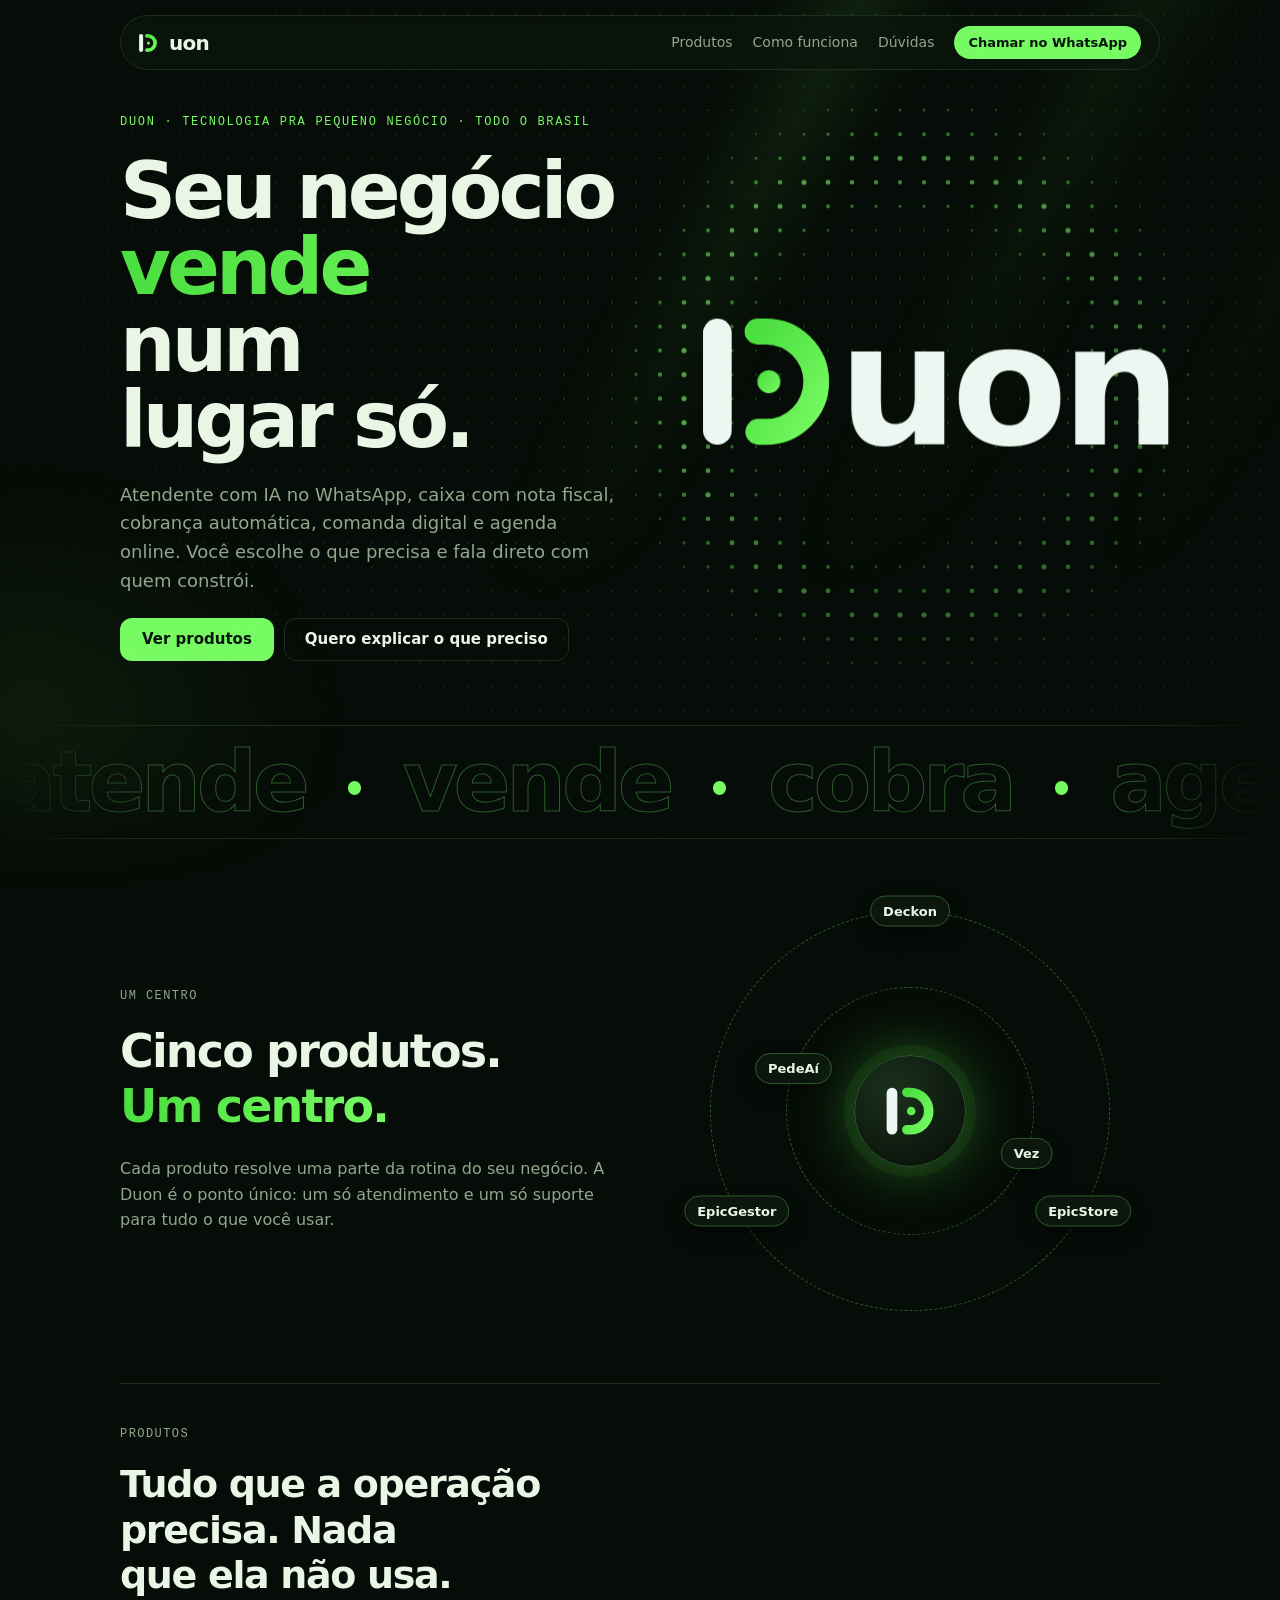
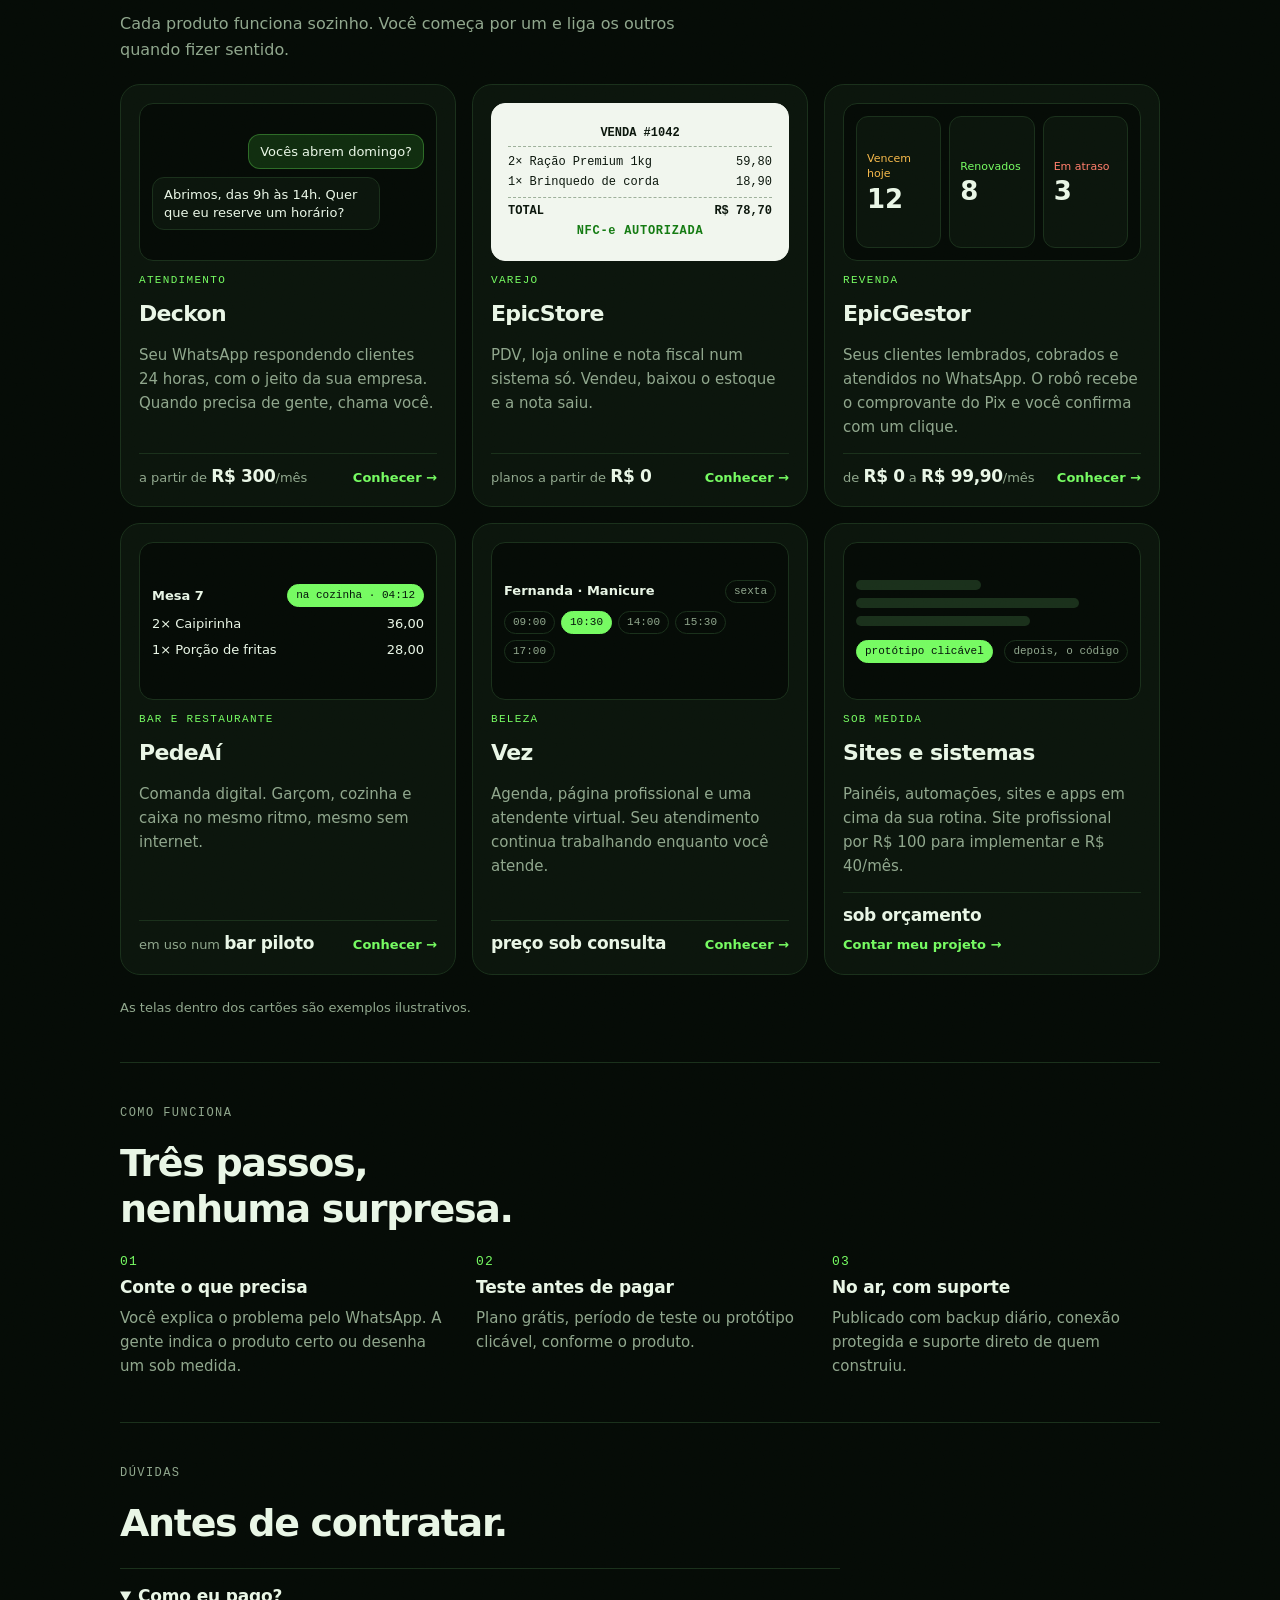
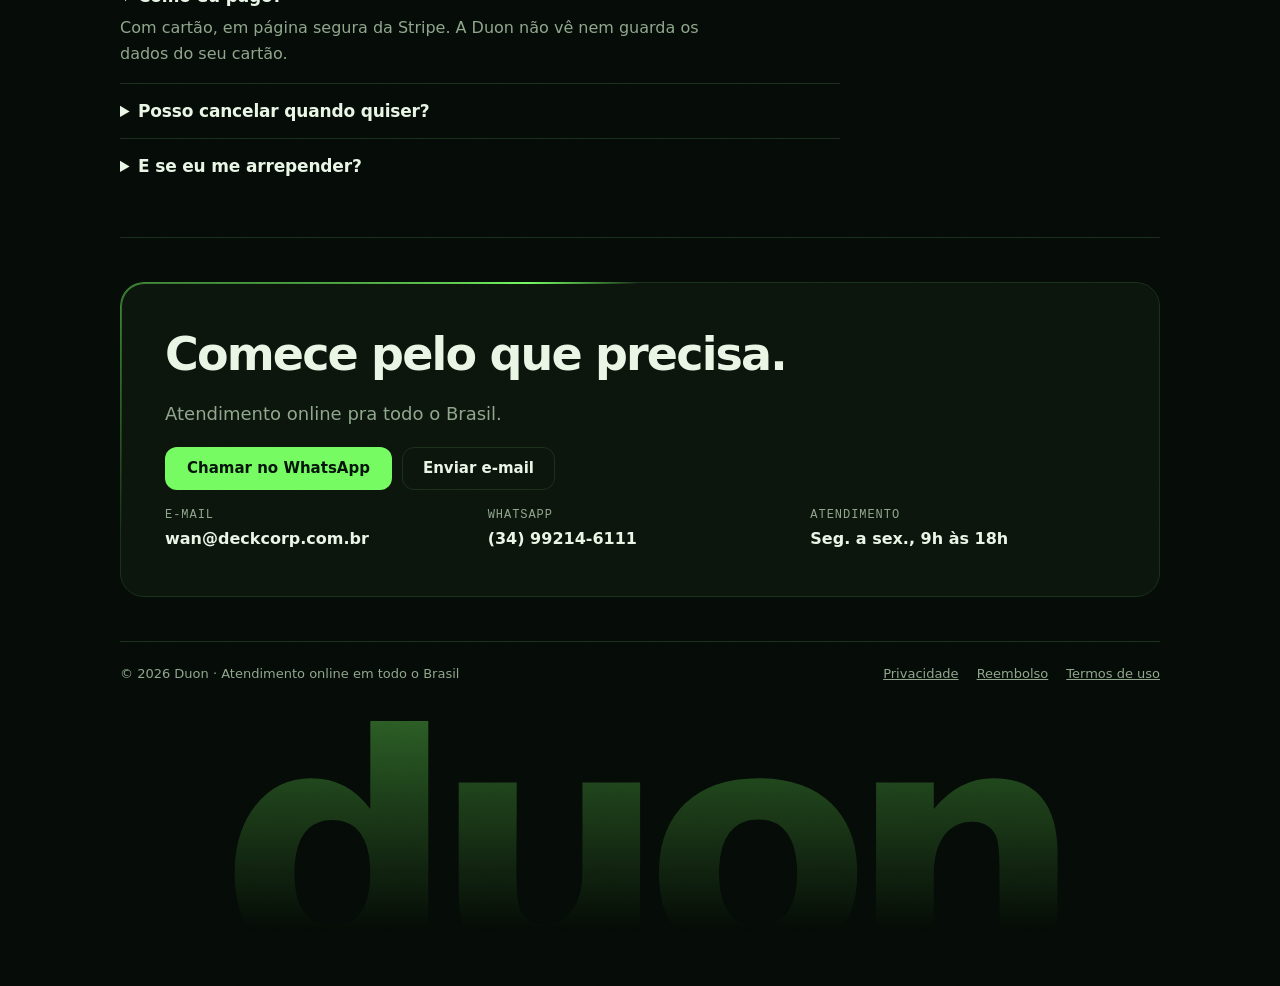
==== index.html @ 3744a872 "Site da Duon: página principal, políticas e 404 Co-Authored-By: Claude Opus 5.5 <noreply@anthropic.c" ====
<!doctype html>
<html lang="pt-BR">
<head>
<meta charset="utf-8">
<meta name="viewport" content="width=device-width,initial-scale=1,viewport-fit=cover">
<title>Duon · Tecnologia pra pequeno negócio</title>
<meta name="description" content="Atendente com IA no WhatsApp, caixa com nota fiscal, cobrança automática, comanda digital e agenda online. Você escolhe o que precisa e fala direto com quem constrói.">
<meta name="theme-color" content="#050B06">
<meta property="og:title" content="Duon · Tecnologia pra pequeno negócio">
<meta property="og:description" content="Atendente com IA, PDV com nota fiscal, cobrança automática, comanda digital e agenda online, num lugar só.">
<meta property="og:type" content="website">
<meta property="og:locale" content="pt_BR">
<link rel="icon" href="favicon.svg" type="image/svg+xml">
<style>
/* Layout: uma barra fixa troca entre três modelos do mesmo site de uma página.
   Cada modelo redefine os tokens abaixo; os blocos (hero, pontos, plano, contato, rodapé) são os mesmos. */
:root{
  color-scheme:dark;
  --g1:#4ADE3E; --gm:#60ED50; --g2:#75FB61; --rgb1:74,222,62; --rgb2:117,251,97; --line2:#2B5A2A;            /* verde da marca (degradê do D) */
  --bg:#050B06; --surface:#0B150C; --ink:#E9F6E6; --muted:#8FA68C; --line:#1A301B;
  --accent:var(--g2); --on-accent:#04140A; --logo-ink:#ECF7F1; --spark:var(--g2);
  --stage:#050B06; --grid:rgba(var(--rgb2),.06); --glow:rgba(var(--rgb1),.20);
  --bar:#020503; --bar-ink:#E9F6E6; --bar-line:#1A301B;
  --display:"Sora",system-ui,sans-serif;
  --body:"Manrope",system-ui,sans-serif;
  --mono:"JetBrains Mono",ui-monospace,Menlo,monospace;
}
*{box-sizing:border-box}
html{scroll-behavior:smooth}
body{margin:0;background:var(--bg);color:var(--ink);font:16px/1.6 var(--body)}
button{font:inherit;cursor:pointer}
a{color:inherit}
:focus-visible{outline:2px solid var(--g2);outline-offset:2px}

/* ---------- blocos comuns do site ---------- */
.model{background:var(--bg);color:var(--ink);padding-inline:16px;padding-block:1px 8px}
.in{max-width:1040px;margin:0 auto}
.model{overflow-x:clip;--gt1:var(--g1);--gt2:var(--g2)}
.top{position:sticky;top:calc(12px + env(safe-area-inset-top,0px));z-index:10;display:flex;align-items:center;justify-content:space-between;gap:16px;margin-block:14px 18px;padding:10px 18px 10px 14px;
  border:1px solid var(--line);border-radius:999px;background:color-mix(in srgb,var(--surface) 72%,transparent);backdrop-filter:blur(12px);-webkit-backdrop-filter:blur(12px)}

/* ideias do 21st.dev: selo de novidade, palavra em degradê, botão com brilho, borda de luz, cartões com holofote */
.pill{display:inline-flex;align-items:center;gap:8px;border:1px solid var(--line);border-radius:999px;padding:6px 12px 6px 8px;font:500 13px/1 var(--body);color:var(--muted);background:color-mix(in srgb,var(--surface) 70%,transparent);align-self:flex-start}
.pill i{font:700 10px/1 var(--mono);font-style:normal;letter-spacing:.08em;text-transform:uppercase;background:var(--accent);color:var(--on-accent);border-radius:999px;padding:4px 7px}
.gr{background:linear-gradient(90deg,var(--gt1),var(--gt2));-webkit-background-clip:text;background-clip:text;color:transparent}
.cta{position:relative;overflow:hidden;text-decoration:none}
.cta::after{content:"";position:absolute;inset:0;background:linear-gradient(110deg,transparent 35%,rgba(255,255,255,.55) 50%,transparent 65%);transform:translateX(-120%);animation:shine 3.4s ease-in-out infinite}
@keyframes shine{0%,55%{transform:translateX(-120%)}100%{transform:translateX(120%)}}
@property --a{syntax:'<angle>';initial-value:0deg;inherits:false}
.beam{position:relative}
.beam::before{content:"";position:absolute;inset:-1px;border-radius:inherit;padding:1.5px;pointer-events:none;
  background:conic-gradient(from var(--a),transparent 0 72%,var(--g2) 90%,transparent 100%);
  -webkit-mask:linear-gradient(#000 0 0) content-box,linear-gradient(#000 0 0);-webkit-mask-composite:xor;
  mask:linear-gradient(#000 0 0) content-box,linear-gradient(#000 0 0);mask-composite:exclude;animation:beam 5s linear infinite}
@keyframes beam{to{--a:360deg}}
.bento .pt{position:relative;overflow:hidden;background:var(--surface);border:1px solid var(--line);border-radius:18px;padding:22px;gap:8px}
.bento .pt::before{content:"";position:absolute;inset:0;pointer-events:none;opacity:0;transition:opacity .25s;
  background:radial-gradient(220px circle at var(--mx,50%) var(--my,50%),var(--glow),transparent 70%)}
.bento .pt:hover::before{opacity:1}
.bento .pt>*{position:relative}
.bento .ic{width:38px;height:38px;border-radius:11px;border:1px solid var(--line);display:grid;place-items:center;color:var(--accent);margin-bottom:6px}
.bento .ic svg{width:20px;height:20px;fill:none;stroke:currentColor;stroke-width:1.8;stroke-linecap:round;stroke-linejoin:round}
@media (prefers-reduced-motion:reduce){.cta::after,.beam::before,.cmd::after{animation:none!important}}
.brand{display:flex;align-items:center;gap:8px;font:700 20px/1 var(--display);letter-spacing:-.04em;text-decoration:none}
.brand svg{width:26px;height:26px}
.nav{display:flex;flex-wrap:wrap;gap:6px 20px;font-size:14px;color:var(--muted)}
.nav a{text-decoration:none}
.nav a:hover{color:var(--accent)}
h1{font:700 clamp(30px,5vw,52px)/1.06 var(--display);letter-spacing:-.035em;margin:0;text-wrap:balance}
h2{font:600 22px/1.2 var(--display);letter-spacing:-.02em;margin:0;text-wrap:balance}
h3{font:600 17px/1.3 var(--display);letter-spacing:-.01em;margin:0}
p{margin:0}
.lead{color:var(--muted);font-size:18px;max-width:52ch}
.eyebrow{font:500 12px/1 var(--mono);letter-spacing:.12em;text-transform:uppercase;color:var(--muted)}
.ex{display:inline-block;font:500 10px/1 var(--mono);letter-spacing:.08em;text-transform:uppercase;color:var(--muted);border:1px dashed var(--line);border-radius:4px;padding:3px 5px;vertical-align:middle;margin-left:6px}
.cta{display:inline-flex;align-items:center;gap:8px;background:var(--accent);color:var(--on-accent);border:0;border-radius:12px;padding:14px 22px;font:700 15px/1 var(--body)}
.cta:hover{filter:brightness(1.08)}
.ghost{display:inline-flex;background:transparent;color:var(--ink);border:1px solid var(--line);border-radius:12px;padding:13px 20px;font:600 15px/1 var(--body);text-decoration:none}
.ghost:hover{border-color:var(--accent);color:var(--accent)}
.row{display:flex;flex-wrap:wrap;gap:10px}
.sec{padding-block:44px;display:flex;flex-direction:column;gap:22px;border-top:1px solid var(--line)}
.pts{display:grid;grid-template-columns:repeat(auto-fit,minmax(220px,1fr));gap:24px}
.pt{display:flex;flex-direction:column;gap:6px;min-width:0}
.pt p{color:var(--muted);font-size:15px}
.plan{display:flex;flex-wrap:wrap;align-items:center;justify-content:space-between;gap:20px;background:var(--surface);border:1px solid var(--line);border-radius:18px;padding:24px}
.plan .info{display:flex;flex-direction:column;gap:6px;min-width:0}
.plan .info p{color:var(--muted);font-size:15px}
.price{font:700 40px/1 var(--display);letter-spacing:-.04em;font-variant-numeric:tabular-nums}
.price small{font:500 15px/1 var(--body);color:var(--muted);letter-spacing:0}
.contact{display:grid;grid-template-columns:repeat(auto-fit,minmax(220px,1fr));gap:18px}
.contact div{display:flex;flex-direction:column;gap:4px;min-width:0}
.contact span{font:500 12px/1.2 var(--mono);letter-spacing:.08em;text-transform:uppercase;color:var(--muted)}
.contact b{font-weight:600;overflow-wrap:anywhere;user-select:all}
.foot{border-top:1px solid var(--line);padding-block:22px 0;display:flex;flex-wrap:wrap;justify-content:space-between;gap:10px 24px;color:var(--muted);font-size:13px}
.foot nav{display:flex;flex-wrap:wrap;gap:6px 18px}
.stage{position:relative;background:var(--stage);border:1px solid var(--line);border-radius:22px;overflow:hidden;display:grid;place-items:center;max-width:100%}
.stage::before{content:"";position:absolute;inset:0;background:
  radial-gradient(50% 60% at 45% 50%,var(--glow),transparent 70%),
  linear-gradient(var(--grid) 1px,transparent 1px) 0 0/28px 28px,
  linear-gradient(90deg,var(--grid) 1px,transparent 1px) 0 0/28px 28px}
.slot{position:relative;width:min(78%,600px)}
.hint{position:absolute;left:14px;top:12px;font:500 11px/1.3 var(--mono);letter-spacing:.08em;text-transform:uppercase;color:var(--muted);opacity:0;transition:opacity .4s}
.stage:has(.live) .hint{opacity:.8}

/* ---------- logo animada ---------- */
.dlogo{display:block;width:100%;height:auto;overflow:visible;touch-action:pan-y;user-select:none;-webkit-user-select:none}
.live .dlogo{cursor:grab}.dragging .dlogo{cursor:grabbing}
.dlogo .d-stem{fill:var(--logo-ink)}
.dlogo .d-word,.dlogo .d-measure{font-family:Sora,system-ui,sans-serif;font-weight:700;font-size:62px;letter-spacing:-2.5px;fill:var(--logo-ink)}
.dlogo .d-measure{visibility:hidden}
.dlogo .d-l text,.dlogo .d-dot,.dlogo .d-glow,.dlogo .d-flash,.dlogo .d-mark{transform-box:fill-box}
.dlogo .d-l text{transform-origin:left center}
.dlogo .d-dot,.dlogo .d-glow,.dlogo .d-flash{transform-origin:center}
.dlogo .d-mark{transform-origin:left center}
.dlogo .d-glow,.dlogo .d-flash,.dlogo .d-fx{fill:var(--spark)}
.dlogo .d-glow{animation:d-glow 2.8s 1.6s ease-in-out infinite}
.dlogo.play .d-stem{animation:d-stem .55s cubic-bezier(.2,.8,.2,1) both}
.dlogo.play .d-arc{animation:d-arc .6s .15s cubic-bezier(.6,0,.2,1) both}
.dlogo.play .d-dot{animation:d-dot .45s .7s cubic-bezier(.3,1.6,.5,1) both}
.dlogo.play .d-flash{animation:d-flash .6s .95s ease-out both}
.dlogo.play .d-mark{animation:d-tug .9s .85s cubic-bezier(.4,0,.2,1) both}
.dlogo.play .d-l text{animation:d-pull 1.05s calc(1s + var(--i)*.08s) cubic-bezier(.22,.9,.3,1) both}
.dlogo.play .d-spark{animation:d-spark .8s calc(1.02s + var(--s)*.03s) cubic-bezier(.1,.7,.3,1) both}
.dlogo.play .d-scan{animation:d-scan .7s 2s ease-out both}
@keyframes d-stem{from{transform:translateX(-26px);opacity:0}to{transform:none;opacity:1}}
@keyframes d-arc{from{stroke-dashoffset:100}to{stroke-dashoffset:0}}
@keyframes d-dot{from{transform:scale(0)}to{transform:scale(1)}}
@keyframes d-flash{0%{opacity:0;transform:scale(1)}25%{opacity:.9}100%{opacity:0;transform:scale(5)}}
@keyframes d-tug{0%{transform:none}22%{transform:translateX(-5px) scaleX(.96)}48%{transform:translateX(9px) scaleX(1.06)}72%{transform:translateX(-2px)}100%{transform:none}}
@keyframes d-pull{0%{transform:translateX(var(--from)) scaleX(.45);filter:blur(2.5px);opacity:.6}45%{transform:translateX(9px) scaleX(1.2);filter:blur(0);opacity:1}64%{transform:translateX(-3px) scaleX(.95)}82%{transform:translateX(1px) scaleX(1.02)}100%{transform:none}}
@keyframes d-spark{0%{transform:none;opacity:0}15%{opacity:1}100%{transform:translate(var(--dx),var(--dy));opacity:0}}
@keyframes d-scan{from{transform:translateX(0);opacity:0}20%{opacity:.9}to{transform:translateX(130px);opacity:0}}
@keyframes d-glow{0%,100%{opacity:0;transform:scale(1)}50%{opacity:.55;transform:scale(2.4)}}
@media (prefers-reduced-motion:reduce){.dlogo.play *,.dlogo .d-glow{animation:none!important}html{scroll-behavior:auto}}

/* ---------- Modelo D · Tudo junto: título grande da DeckCorp, exemplos concretos do EpicStore e do EpicGestor ---------- */
#m-d{--warn:#F5B84A;--bad:#FF7D6B;--paper:#F1F6EE;--paper-ink:#0B160C}
#m-d .top .cta{padding:10px 14px;font-size:13px;border-radius:999px}
#m-d .nav{align-items:center}
@media (max-width:640px){#m-d .nav a:not(.cta){display:none}}
#m-d .hero{position:relative;display:grid;grid-template-columns:repeat(auto-fit,minmax(min(100%,340px),1fr));gap:36px;align-items:center;padding-block:26px 64px}
#m-d .hero::before{content:"";position:absolute;inset:-80px -20%;pointer-events:none;filter:blur(50px);
  background:radial-gradient(28% 40% at 8% 90%,rgba(var(--rgb2),.08),transparent 70%)}
#m-d .hero>*{position:relative}
#m-d .txt{display:flex;flex-direction:column;gap:22px;min-width:0}
#m-d .kick{font:500 12px/1.4 var(--mono);letter-spacing:.14em;text-transform:uppercase;color:var(--accent)}
#m-d h1{font-size:clamp(40px,6.6vw,78px);line-height:.98;letter-spacing:-.05em}
#m-d h1 .rot{display:block;transition:opacity .22s,transform .22s}
#m-d h1 .rot.out{opacity:0;transform:translateY(10px)}
#m-d .stage{aspect-ratio:5/4}
#m-d .slot{width:84%}
#m-d .sec>h2{font-size:clamp(26px,3.6vw,38px);letter-spacing:-.035em;max-width:20ch}
#m-d .sub{color:var(--muted);max-width:56ch;margin-top:-10px}
.prods{display:grid;grid-template-columns:repeat(auto-fit,minmax(min(100%,300px),1fr));gap:16px}
.prod{position:relative;overflow:hidden;display:flex;flex-direction:column;gap:14px;min-width:0;background:var(--surface);border:1px solid var(--line);border-radius:20px;padding:18px}
.prod::before{content:"";position:absolute;inset:0;pointer-events:none;opacity:0;transition:opacity .25s;background:radial-gradient(260px circle at var(--mx,50%) var(--my,50%),var(--glow),transparent 70%)}
.prod:hover::before{opacity:1}
.prod>*{position:relative}
.prod .tag{font:500 11px/1 var(--mono);letter-spacing:.12em;text-transform:uppercase;color:var(--accent)}
.prod h3{font-size:22px;letter-spacing:-.03em}
.prod p{color:var(--muted);font-size:15px}
.prod .end{margin-top:auto;display:flex;flex-wrap:wrap;align-items:baseline;justify-content:space-between;gap:8px;padding-top:12px;border-top:1px solid var(--line);font-size:13px;color:var(--muted)}
.prod .end b{font:700 17px/1.2 var(--display);color:var(--ink);letter-spacing:-.02em;font-variant-numeric:tabular-nums}
.prod .end a{color:var(--accent);text-decoration:none;font-weight:600}
.mock{height:158px;border-radius:14px;border:1px solid var(--line);background:var(--bg);padding:12px;display:flex;flex-direction:column;justify-content:center;gap:8px;font-size:13px;line-height:1.35;overflow:hidden}
.bub{max-width:84%;padding:8px 11px;border-radius:12px;background:var(--surface);border:1px solid var(--line);align-self:flex-start}
.bub.me{align-self:flex-end;background:rgba(var(--rgb1),.16);border-color:rgba(var(--rgb2),.3)}
.mock.paper{background:var(--paper);color:var(--paper-ink);border-color:var(--paper);font:400 12px/1.5 var(--mono);gap:2px;padding-inline:16px}
.mock.paper div{display:flex;justify-content:space-between;gap:10px}
.mock.paper .hd{justify-content:center;font-weight:700;border-bottom:1px dashed #9DB09A;padding-bottom:4px;margin-bottom:4px}
.mock.paper .tot{font-weight:700;border-top:1px dashed #9DB09A;padding-top:4px;margin-top:4px}
.mock.paper .ok{justify-content:center;color:#147A12;font-weight:700;letter-spacing:.06em}
.mock.tiles{flex-direction:row;align-items:stretch;gap:8px}
.tile{flex:1;min-width:0;border:1px solid var(--line);border-radius:12px;padding:10px;display:flex;flex-direction:column;justify-content:center;gap:4px;background:var(--surface)}
.tile span{font-size:11px;color:var(--c,var(--muted))}
.tile b{font:700 26px/1 var(--display);font-variant-numeric:tabular-nums}
.mock .line{display:flex;justify-content:space-between;gap:10px;align-items:center}
.chip{font:500 11px/1 var(--mono);border:1px solid var(--line);border-radius:999px;padding:5px 8px;color:var(--muted);white-space:nowrap}
.chip.on{background:var(--accent);border-color:var(--accent);color:var(--on-accent)}
.slots{display:flex;flex-wrap:wrap;gap:6px}
.mock .sk{height:10px;border-radius:5px;background:var(--line)}
.steps{display:grid;grid-template-columns:repeat(auto-fit,minmax(220px,1fr));gap:28px}
.step{display:flex;flex-direction:column;gap:8px;min-width:0}
.step i{font:500 13px/1 var(--mono);font-style:normal;color:var(--accent);letter-spacing:.1em}
.step p{color:var(--muted);font-size:15px}
.faq{display:flex;flex-direction:column;max-width:720px}
.faq details{border-top:1px solid var(--line);padding-block:16px}
.faq summary{cursor:pointer;font:600 17px/1.3 var(--display);letter-spacing:-.01em}
.faq p{color:var(--muted);margin-top:8px;max-width:60ch}
.final{display:flex;flex-direction:column;align-items:flex-start;gap:18px;background:var(--surface);border:1px solid var(--line);border-radius:24px;padding:clamp(24px,5vw,44px)}
.final h2{font-size:clamp(28px,4.4vw,46px);letter-spacing:-.04em}

/* acabamento premium do modelo D (ideias do 21st.dev): campo de pontos vivo, raios de luz, letreiro, órbita, cartões que inclinam */
#m-d .in{position:relative;z-index:0}
#m-d .dots{position:absolute;left:50%;top:-110px;width:100vw;height:calc(100% + 110px);transform:translateX(-50%);z-index:-1;pointer-events:none;
  -webkit-mask-image:radial-gradient(75% 80% at 62% 45%,#000 25%,transparent 100%);mask-image:radial-gradient(75% 80% at 62% 45%,#000 25%,transparent 100%)}
#m-d .hero::after{content:"";position:absolute;left:50%;top:-110px;width:100vw;height:calc(100% + 110px);transform:translateX(-50%);z-index:-1;pointer-events:none;
  background:linear-gradient(118deg,transparent 46%,rgba(var(--rgb2),.09) 52%,transparent 58%,transparent 64%,rgba(var(--rgb2),.06) 69%,transparent 76%,transparent 82%,rgba(var(--rgb2),.04) 86%,transparent 91%);
  -webkit-mask-image:linear-gradient(#000,transparent 85%);mask-image:linear-gradient(#000,transparent 85%)}
/* a logo fica solta sobre a página, sem quadro nem fundo verde */
#m-d .stage{background:transparent;border:0;border-radius:0;overflow:visible;aspect-ratio:auto;padding-block:24px}
#m-d .stage::before{display:none}
#m-d .stage .hint{top:auto;bottom:-6px;left:0;right:0;text-align:center}
#m-d .slot{width:100%}
#m-d h1{animation:rise .9s cubic-bezier(.2,.8,.2,1) both}
#m-d .lead{animation:rise .9s .12s cubic-bezier(.2,.8,.2,1) both}
@keyframes rise{from{opacity:0;filter:blur(12px);transform:translateY(16px)}to{opacity:1;filter:none;transform:none}}
.mq{margin-inline:calc(50% - 50vw);overflow:hidden;border-block:1px solid var(--line);padding-block:10px;
  -webkit-mask-image:linear-gradient(90deg,transparent,#000 12%,#000 88%,transparent);mask-image:linear-gradient(90deg,transparent,#000 12%,#000 88%,transparent)}
.mq div{display:flex;width:max-content;animation:mq 36s linear infinite}
.mq span{font:700 clamp(40px,7vw,84px)/1.1 var(--display);letter-spacing:-.05em;color:transparent;-webkit-text-stroke:1px var(--line2);padding-right:.5em;white-space:nowrap}
.mq span::after{content:"";display:inline-block;width:.16em;height:.16em;border-radius:50%;background:var(--accent);margin-left:.5em;vertical-align:middle}
@keyframes mq{to{transform:translateX(-50%)}}
.prod{transform:perspective(900px) rotateX(var(--rx,0deg)) rotateY(var(--ry,0deg));transition:transform .25s ease-out,border-color .25s}
.prod:hover{border-color:var(--line2)}
.duo{display:grid;grid-template-columns:repeat(auto-fit,minmax(min(100%,320px),1fr));gap:40px;align-items:center}
.duo .txt{display:flex;flex-direction:column;gap:18px;min-width:0}
.duo h2{font-size:clamp(28px,4.2vw,46px);letter-spacing:-.04em}
.duo .txt p{color:var(--muted);max-width:48ch}
.eq{display:flex;flex-wrap:wrap;align-items:center;gap:10px;font:600 15px/1 var(--display)}
.eq span{border:1px solid var(--line);border-radius:999px;padding:10px 14px}
.eq span.is{background:var(--accent);border-color:var(--accent);color:var(--on-accent)}
.eq i{font-style:normal;color:var(--muted)}
.orbit-wrap{padding:28px 44px;min-width:0}
.orbit{position:relative;container-type:inline-size;aspect-ratio:1;width:min(100%,400px);margin-inline:auto}
.orbit .core{position:absolute;inset:36%;border-radius:50%;display:grid;place-items:center;color:var(--logo-ink);
  background:radial-gradient(circle at 35% 30%,var(--line),var(--bg));border:1px solid var(--line2);box-shadow:0 0 60px rgba(var(--rgb1),.45),0 0 0 10px rgba(var(--rgb2),.05);animation:pulse 3.6s ease-in-out infinite}
.orbit .core svg{width:62%;height:62%}
@keyframes pulse{50%{box-shadow:0 0 90px rgba(var(--rgb1),.6),0 0 0 18px rgba(var(--rgb2),.03)}}
.ring{position:absolute;inset:var(--in);border:1px dashed var(--line2);border-radius:50%;animation:spin var(--t) linear infinite}
.ring.rev{animation-direction:reverse}
.sat{position:absolute;left:50%;top:50%;width:0;height:0;transform:rotate(var(--ang)) translateX(var(--r))}
.sat span{position:absolute;transform:translate(-50%,-50%) rotate(calc(-1*var(--ang)))}
.sat b{display:block;white-space:nowrap;font:600 13px/1 var(--body);background:var(--surface);border:1px solid var(--line2);border-radius:999px;padding:8px 12px;
  box-shadow:0 8px 24px -8px #000;animation:spin var(--t) linear infinite reverse}
.ring.rev .sat b{animation-direction:normal}
.orbit:hover .ring,.orbit:hover .sat b{animation-play-state:paused}
@keyframes spin{to{transform:rotate(360deg)}}
@media (prefers-reduced-motion:reduce){#m-d h1,#m-d .lead,.mq div,.ring,.sat b,.orbit .core{animation:none!important}.prod{transform:none}}

.model{position:relative}
.model::after{content:"";position:absolute;inset:0;pointer-events:none;opacity:.06;mix-blend-mode:overlay;
  background-image:url("data:image/svg+xml,%3Csvg xmlns='http://www.w3.org/2000/svg' width='180' height='180'%3E%3Cfilter id='n'%3E%3CfeTurbulence type='fractalNoise' baseFrequency='.9' numOctaves='2' stitchTiles='stitch'/%3E%3C/filter%3E%3Crect width='180' height='180' filter='url(%23n)'/%3E%3C/svg%3E")}
.giant{margin-top:36px;text-align:center;font:700 clamp(96px,27vw,330px)/.78 var(--display);letter-spacing:-.07em;user-select:none;overflow:hidden;
  background:linear-gradient(rgba(var(--rgb2),.34),transparent 82%);-webkit-background-clip:text;background-clip:text;color:transparent}
</style>
</head>
<body>
<svg width="0" height="0" style="position:absolute" aria-hidden="true">
  <defs>
    <linearGradient id="sg" x1="0" y1="0" x2="1" y2="1"><stop offset="0" style="stop-color:var(--g1)"/><stop offset=".55" style="stop-color:var(--gm)"/><stop offset="1" style="stop-color:var(--g2)"/></linearGradient>
    <symbol id="sym" viewBox="0 0 64 64">
      <rect x="10" y="10" width="10" height="44" rx="5" fill="currentColor"/>
      <path d="M29 14.5H32A17.5 17.5 0 0 1 32 49.5H29" fill="none" stroke="url(#sg)" stroke-width="9" stroke-linecap="round"/>
      <circle cx="33" cy="32" r="4" fill="url(#sg)"/>
    </symbol>
  </defs>
</svg>

<main class="model" id="m-d"><span id="topo"></span>
  <div class="in">
    <div class="top">
      <a class="brand" href="#topo" aria-label="Duon, início"><svg><use href="#sym"/></svg>uon</a>
      <div class="nav"><a href="#d-produtos">Produtos</a><a href="#d-como">Como funciona</a><a href="#d-duvidas">Dúvidas</a><a class="cta" href="https://wa.me/5534992146111?text=Ol%C3%A1!%20Vim%20pelo%20site%20da%20Duon." target="_blank" rel="noopener">Chamar no WhatsApp</a></div>
    </div>
    <div class="hero">
      <canvas class="dots" id="dots" aria-hidden="true"></canvas>
      <div class="txt">
        <span class="kick">Duon · tecnologia pra pequeno negócio · todo o Brasil</span>
        <h1>Seu negócio <span class="rot gr" id="rot">atende</span> num lugar só.</h1>
        <p class="lead">Atendente com IA no WhatsApp, caixa com nota fiscal, cobrança automática, comanda digital e agenda online. Você escolhe o que precisa e fala direto com quem constrói.</p>
        <div class="row"><a class="cta" href="#d-produtos">Ver produtos</a><a class="ghost" href="https://wa.me/5534992146111?text=Ol%C3%A1!%20Vim%20pelo%20site%20da%20Duon." target="_blank" rel="noopener">Quero explicar o que preciso</a></div>
      </div>
      <div class="stage"><span class="hint" aria-hidden="true">Arraste o D · toque nas letras</span><div class="slot"></div></div>
    </div>

    <div class="mq" aria-hidden="true"><div>
      <span>atende</span><span>vende</span><span>cobra</span><span>agenda</span><span>organiza</span><span>emite nota</span>
      <span>atende</span><span>vende</span><span>cobra</span><span>agenda</span><span>organiza</span><span>emite nota</span>
    </div></div>

    <section class="sec" id="d-juncao" style="border-top:0">
      <div class="duo">
        <div class="txt">
          <span class="eyebrow">Um centro</span>
          <h2>Cinco produtos. <span class="gr">Um centro.</span></h2>
          <p>Cada produto resolve uma parte da rotina do seu negócio. A Duon é o ponto único: um só atendimento e um só suporte para tudo o que você usar.</p>
        </div>
        <div class="orbit-wrap"><div class="orbit">
          <div class="ring" style="--in:0%;--t:60s">
            <div class="sat" style="--ang:-90deg;--r:50cqw"><span><b>Deckon</b></span></div>
            <div class="sat" style="--ang:30deg;--r:50cqw"><span><b>EpicStore</b></span></div>
            <div class="sat" style="--ang:150deg;--r:50cqw"><span><b>EpicGestor</b></span></div>
          </div>
          <div class="ring rev" style="--in:19%;--t:44s">
            <div class="sat" style="--ang:200deg;--r:31cqw"><span><b>PedeAí</b></span></div>
            <div class="sat" style="--ang:20deg;--r:31cqw"><span><b>Vez</b></span></div>
          </div>
          <div class="core"><svg><use href="#sym"/></svg></div>
        </div></div>
      </div>
    </section>

    <section class="sec" id="d-produtos">
      <span class="eyebrow">Produtos</span>
      <h2>Tudo que a operação precisa. Nada que ela não usa.</h2>
      <p class="sub">Cada produto funciona sozinho. Você começa por um e liga os outros quando fizer sentido.</p>
      <div class="prods">
        <div class="prod">
          <div class="mock"><span class="bub me">Vocês abrem domingo?</span><span class="bub">Abrimos, das 9h às 14h. Quer que eu reserve um horário?</span></div>
          <span class="tag">Atendimento</span><h3>Deckon</h3>
          <p>Seu WhatsApp respondendo clientes 24 horas, com o jeito da sua empresa. Quando precisa de gente, chama você.</p>
          <div class="end"><span>a partir de <b>R$ 300</b>/mês</span><a href="https://deckon.deckcorp.com.br" target="_blank" rel="noopener">Conhecer →</a></div>
        </div>
        <div class="prod">
          <div class="mock paper"><div class="hd">VENDA #1042</div><div><span>2× Ração Premium 1kg</span><span>59,80</span></div><div><span>1× Brinquedo de corda</span><span>18,90</span></div><div class="tot"><span>TOTAL</span><span>R$ 78,70</span></div><div class="ok">NFC-e AUTORIZADA</div></div>
          <span class="tag">Varejo</span><h3>EpicStore</h3>
          <p>PDV, loja online e nota fiscal num sistema só. Vendeu, baixou o estoque e a nota saiu.</p>
          <div class="end"><span>planos a partir de <b>R$ 0</b></span><a href="https://epicstore.duckdns.org" target="_blank" rel="noopener">Conhecer →</a></div>
        </div>
        <div class="prod">
          <div class="mock tiles"><div class="tile" style="--c:var(--warn)"><span>Vencem hoje</span><b>12</b></div><div class="tile" style="--c:var(--accent)"><span>Renovados</span><b>8</b></div><div class="tile" style="--c:var(--bad)"><span>Em atraso</span><b>3</b></div></div>
          <span class="tag">Revenda</span><h3>EpicGestor</h3>
          <p>Seus clientes lembrados, cobrados e atendidos no WhatsApp. O robô recebe o comprovante do Pix e você confirma com um clique.</p>
          <div class="end"><span>de <b>R$ 0</b> a <b>R$ 99,90</b>/mês</span><a href="https://epicgestor.duckdns.org/landing" target="_blank" rel="noopener">Conhecer →</a></div>
        </div>
        <div class="prod">
          <div class="mock"><div class="line"><b>Mesa 7</b><span class="chip on">na cozinha · 04:12</span></div><div class="line"><span>2× Caipirinha</span><span>36,00</span></div><div class="line"><span>1× Porção de fritas</span><span>28,00</span></div></div>
          <span class="tag">Bar e restaurante</span><h3>PedeAí</h3>
          <p>Comanda digital. Garçom, cozinha e caixa no mesmo ritmo, mesmo sem internet.</p>
          <div class="end"><span>em uso num <b>bar piloto</b></span><a href="https://pedeai.deckcorp.com.br" target="_blank" rel="noopener">Conhecer →</a></div>
        </div>
        <div class="prod">
          <div class="mock"><div class="line"><b>Fernanda · Manicure</b><span class="chip">sexta</span></div><div class="slots"><span class="chip">09:00</span><span class="chip on">10:30</span><span class="chip">14:00</span><span class="chip">15:30</span><span class="chip">17:00</span></div></div>
          <span class="tag">Beleza</span><h3>Vez</h3>
          <p>Agenda, página profissional e uma atendente virtual. Seu atendimento continua trabalhando enquanto você atende.</p>
          <div class="end"><span><b>preço sob consulta</b></span><a href="https://vez.epichub.duckdns.org" target="_blank" rel="noopener">Conhecer →</a></div>
        </div>
        <div class="prod">
          <div class="mock"><span class="sk" style="width:46%"></span><span class="sk" style="width:82%"></span><span class="sk" style="width:64%"></span><div class="line" style="margin-top:6px"><span class="chip on">protótipo clicável</span><span class="chip">depois, o código</span></div></div>
          <span class="tag">Sob medida</span><h3>Sites e sistemas</h3>
          <p>Painéis, automações, sites e apps em cima da sua rotina. Site profissional por R$ 100 para implementar e R$ 40/mês.</p>
          <div class="end"><span><b>sob orçamento</b></span><a href="https://wa.me/5534992146111?text=Ol%C3%A1!%20Vim%20pelo%20site%20da%20Duon." target="_blank" rel="noopener">Contar meu projeto →</a></div>
        </div>
      </div>
      <p class="sub" style="margin-top:0;font-size:13px">As telas dentro dos cartões são exemplos ilustrativos.</p>
    </section>

    <section class="sec" id="d-como">
      <span class="eyebrow">Como funciona</span>
      <h2>Três passos, nenhuma surpresa.</h2>
      <div class="steps">
        <div class="step"><i>01</i><h3>Conte o que precisa</h3><p>Você explica o problema pelo WhatsApp. A gente indica o produto certo ou desenha um sob medida.</p></div>
        <div class="step"><i>02</i><h3>Teste antes de pagar</h3><p>Plano grátis, período de teste ou protótipo clicável, conforme o produto.</p></div>
        <div class="step"><i>03</i><h3>No ar, com suporte</h3><p>Publicado com backup diário, conexão protegida e suporte direto de quem construiu.</p></div>
      </div>
    </section>

    <section class="sec" id="d-duvidas">
      <span class="eyebrow">Dúvidas</span>
      <h2>Antes de contratar.</h2>
      <div class="faq">
        <details open><summary>Como eu pago?</summary><p>Com cartão, em página segura da Stripe. A Duon não vê nem guarda os dados do seu cartão.</p></details>
        <details><summary>Posso cancelar quando quiser?</summary><p>Sim. Não tem fidelidade: você cancela e não é cobrado no mês seguinte.</p></details>
        <details><summary>E se eu me arrepender?</summary><p>Devolvemos o valor integral em até 7 dias depois da compra. Veja a <a href="reembolso.html">política de reembolso</a>.</p></details>
      </div>
    </section>

    <section class="sec" id="d-contato">
      <div class="final beam">
        <h2>Comece pelo que precisa.</h2>
        <p class="lead">Atendimento online pra todo o Brasil.</p>
        <div class="row"><a class="cta" href="https://wa.me/5534992146111?text=Ol%C3%A1!%20Vim%20pelo%20site%20da%20Duon." target="_blank" rel="noopener">Chamar no WhatsApp</a><a class="ghost" href="mailto:wan@deckcorp.com.br">Enviar e-mail</a></div>
        <div class="contact" style="width:100%">
          <div><span>E-mail</span><b>wan@deckcorp.com.br</b></div>
          <div><span>WhatsApp</span><b>(34) 99214-6111</b></div>
          <div><span>Atendimento</span><b>Seg. a sex., 9h às 18h</b></div>
        </div>
      </div>
    </section>
    <div class="foot">
      <span>© 2026 Duon · Atendimento online em todo o Brasil</span>
      <nav><a href="privacidade.html">Privacidade</a><a href="reembolso.html">Reembolso</a><a href="termos.html">Termos de uso</a></nav>
    </div>
    <div class="giant" aria-hidden="true">duon</div>
  </div>
</main>

<script>
(()=>{
const NS='http://www.w3.org/2000/svg';
const reduce=matchMedia('(prefers-reduced-motion: reduce)').matches;
const clamp=(v,a,b)=>Math.max(a,Math.min(b,v));
let seq=0;

const tpl=u=>`<svg class="dlogo play" xmlns="${NS}" viewBox="0 0 184 100" role="img" aria-label="Logo duon animada">
<defs>
<linearGradient id="${u}g" x1="0" y1="0" x2="1" y2="1"><stop offset="0" style="stop-color:var(--g1)"/><stop offset=".55" style="stop-color:var(--gm)"/><stop offset="1" style="stop-color:var(--g2)"/></linearGradient>
<linearGradient id="${u}s" x1="0" x2="1"><stop offset="0" style="stop-color:var(--g2);stop-opacity:0"/><stop offset=".5" style="stop-color:var(--g2);stop-opacity:.9"/><stop offset="1" style="stop-color:var(--g2);stop-opacity:0"/></linearGradient>
<clipPath id="${u}c"><rect class="d-clip" x="60" y="-100" width="400" height="300"/></clipPath>
</defs>
<text class="d-measure" x="66" y="71">uon</text>
<g clip-path="url(#${u}c)">
<g class="d-l" style="--i:2"><text class="d-word" x="66" y="71" style="--from:-46px">u</text></g>
<g class="d-l" style="--i:1"><text class="d-word" x="101" y="71" style="--from:-81px">o</text></g>
<g class="d-l" style="--i:0"><text class="d-word" x="137" y="71" style="--from:-117px">n</text></g>
<rect class="d-scan" x="60" y="22" width="16" height="56" fill="url(#${u}s)" opacity="0"/>
</g>
<g class="d-fx">
<circle class="d-spark" cx="62" cy="48" r="1.6" opacity="0" style="--s:0;--dx:80px;--dy:-16px"/>
<circle class="d-spark" cx="62" cy="48" r="1.2" opacity="0" style="--s:1;--dx:110px;--dy:9px"/>
<circle class="d-spark" cx="62" cy="48" r="2" opacity="0" style="--s:2;--dx:60px;--dy:22px"/>
<circle class="d-spark" cx="62" cy="48" r="1.1" opacity="0" style="--s:3;--dx:130px;--dy:-5px"/>
<circle class="d-spark" cx="62" cy="48" r="1.5" opacity="0" style="--s:4;--dx:95px;--dy:-26px"/>
<circle class="d-spark" cx="62" cy="48" r="1" opacity="0" style="--s:5;--dx:150px;--dy:13px"/>
</g>
<g class="d-drag"><g transform="translate(6 14.3) scale(1.05)"><g class="d-mark">
<rect class="d-stem" x="10" y="10" width="10" height="44" rx="5"/>
<path class="d-arc" d="M29 14.5H32A17.5 17.5 0 0 1 32 49.5H29" fill="none" stroke="url(#${u}g)" stroke-width="9" stroke-linecap="round" pathLength="100" stroke-dasharray="100"/>
<circle class="d-glow" cx="33" cy="32" r="4" opacity="0"/>
<circle class="d-flash" cx="33" cy="32" r="4" opacity="0"/>
<circle class="d-dot" cx="33" cy="32" r="4" fill="url(#${u}g)"/>
</g></g></g>
<g class="d-particles d-fx"></g>
</svg>`;

/* A logo interativa: o D manda, as letras seguem como vagões presos por molas */
function initLogo(slot){
  slot.innerHTML=tpl('l'+(++seq));
  const svg=slot.querySelector('svg'), clipr=svg.querySelector('.d-clip'), drag=svg.querySelector('.d-drag');
  const dot=svg.querySelector('.d-dot'), glow=svg.querySelector('.d-glow'), flash=svg.querySelector('.d-flash');
  const partG=svg.querySelector('.d-particles');
  const wraps=[...svg.querySelectorAll('.d-l')], texts=wraps.map(w=>w.querySelector('text'));
  const S=1.05, OX=6, OY=14.3, DOTX=OX+33*S, DOTY=OY+32*S, CLIPX=60, WX=66;
  const D={x:0,y:0,vx:0,vy:0};
  const L=texts.map(()=>({x:0,y:0,vx:0,vy:0,r:0,vr:0,cx:0,cy:71,w:30}));
  let live=false, dragging=false, down=null, pointer=null, lastTouch=performance.now(), entranceT=null;
  const parts=[];

  function place(){
    const m=svg.querySelector('.d-measure');
    try{
      texts.forEach((t,i)=>{
        const x=WX+(i?m.getSubStringLength(0,i):0), w=m.getSubStringLength(i,1);
        t.setAttribute('x',x.toFixed(1)); t.style.setProperty('--from',(20-x).toFixed(1)+'px');
        L[i].cx=x+w/2; L[i].w=w;
      });
    }catch(e){texts.forEach((t,i)=>{L[i].cx=+t.getAttribute('x')+17})}
  }
  function toSvg(e){const p=new DOMPoint(e.clientX,e.clientY).matrixTransform(svg.getScreenCTM().inverse());return{x:p.x,y:p.y}}
  function goLive(){
    if(live) return; clearTimeout(entranceT);
    svg.classList.remove('play'); live=true; slot.classList.add('live'); lastTouch=performance.now();
  }
  function replay(){
    live=false; slot.classList.remove('live');
    D.x=D.y=D.vx=D.vy=0; L.forEach(l=>{l.x=l.y=l.vx=l.vy=l.r=l.vr=0});
    place(); render();
    svg.classList.remove('play'); void svg.getBoundingClientRect(); svg.classList.add('play');
    clearTimeout(entranceT); entranceT=setTimeout(goLive,reduce?0:2800);
  }
  function spark(x,y,vx,vy,r){
    if(reduce||parts.length>120) return;
    const c=document.createElementNS(NS,'circle');
    c.setAttribute('r',r||(.8+Math.random()*1.4)); partG.appendChild(c);
    parts.push({el:c,x,y,vx,vy,life:1,decay:.018+Math.random()*.02});
  }
  function burst(x,y,n){for(let i=0;i<n;i++){const a=Math.random()*Math.PI*2,s=1.5+Math.random()*3.5;spark(x,y,Math.cos(a)*s,Math.sin(a)*s-1)}}
  function pop(el,frames,ms){try{el.animate(frames,{duration:ms,easing:'ease-out'})}catch(e){}}
  function hitD(p){return p.x<OX+58*S+D.x+6 && p.x>OX+4+D.x && p.y>OY+4+D.y && p.y<OY+60*S+D.y}
  function hitLetter(p){for(let i=0;i<L.length;i++){const l=L[i];if(Math.abs(p.x-(l.cx+l.x))<l.w/2+3&&p.y>30+l.y&&p.y<75+l.y)return i}return -1}

  svg.addEventListener('pointerdown',e=>{
    goLive(); const p=toSvg(e); lastTouch=performance.now();
    down={p,t:performance.now(),moved:false,onD:hitD(p),letter:hitLetter(p),dx:D.x,dy:D.y};
    if(down.onD){dragging=true;slot.classList.add('dragging')}
    try{svg.setPointerCapture(e.pointerId)}catch(_){}
  });
  svg.addEventListener('pointermove',e=>{
    pointer=toSvg(e);
    if(!down) return;
    const dx=pointer.x-down.p.x, dy=pointer.y-down.p.y;
    if(Math.hypot(dx,dy)>3) down.moved=true;
    if(dragging){down.tx=clamp(down.dx+dx,-70,45);down.ty=clamp(down.dy+dy,-30,30)}
    lastTouch=performance.now();
  });
  function up(){
    if(!down) return;
    if(!down.moved){ if(down.onD) tapD(); else if(down.letter>=0) flip(down.letter); }
    down=null; dragging=false; slot.classList.remove('dragging');
  }
  svg.addEventListener('pointerup',up); svg.addEventListener('pointercancel',up);
  svg.addEventListener('pointerleave',()=>{if(!down) pointer=null});

  function tapD(){
    pop(flash,[{opacity:.95,transform:'scale(1)'},{opacity:0,transform:'scale(6)'}],650);
    burst(DOTX+D.x,DOTY+D.y,26);
    D.vx-=4;
    L.forEach((l,i)=>setTimeout(()=>{l.vy-=7.5;l.vr+=(i%2?1:-1)*14},90+i*80));
  }
  function flip(i){
    pop(texts[i],[{transform:'rotate(0deg)',transformOrigin:'center'},{transform:'rotate(-360deg)',transformOrigin:'center'}],700);
    L[i].vy-=9; const l=L[i]; burst(l.cx+l.x,50+l.y,8);
  }
  function step(now){
    requestAnimationFrame(step);
    if(slot.offsetParent===null) return;          /* modelo escondido: não gasta bateria */
    if(live && !reduce){
      const tx=dragging&&down&&down.tx!=null?down.tx:0, ty=dragging&&down&&down.ty!=null?down.ty:0;
      const k=dragging?.35:.09, dmp=dragging?.55:.8;
      D.vx=(D.vx+(tx-D.x)*k)*dmp; D.vy=(D.vy+(ty-D.y)*k)*dmp; D.x+=D.vx; D.y+=D.vy;
      const speed=Math.hypot(D.vx,D.vy);
      if(dragging&&speed>2.2) spark(DOTX+D.x,DOTY+D.y,-D.vx*.4+(Math.random()-.5),-D.vy*.4+(Math.random()-.5));
      L.forEach((l,i)=>{
        const prev=i?L[i-1]:D;
        let lift=0;
        if(pointer&&!dragging){const d=Math.hypot(pointer.x-(l.cx+l.x),pointer.y-(50+l.y));lift=-9*Math.max(0,1-d/38)}
        l.vx=(l.vx+(prev.x-l.x)*.16)*.78; l.vy=(l.vy+(prev.y+lift-l.y)*.16)*.8;
        l.x+=l.vx; l.y+=l.vy;
        const tr=clamp(-l.vx*3.2,-22,22);
        l.vr=(l.vr+(tr-l.r)*.2)*.72; l.r+=l.vr;
      });
      if(!dragging&&!down&&now-lastTouch>5500){lastTouch=now;D.vx-=6.5;setTimeout(()=>burst(DOTX+D.x,DOTY+D.y,6),120)}
    }
    let ox=0,oy=0;
    if(pointer&&live){const dx=pointer.x-(DOTX+D.x),dy=pointer.y-(DOTY+D.y),m=Math.hypot(dx,dy)||1;const g=Math.min(1,m/30)*2.6;ox=dx/m*g;oy=dy/m*g}
    [dot,glow,flash].forEach(c=>{c.setAttribute('cx',(33+ox).toFixed(2));c.setAttribute('cy',(32+oy).toFixed(2))});
    for(let i=parts.length-1;i>=0;i--){
      const p=parts[i]; p.vy+=.09; p.vx*=.98; p.x+=p.vx; p.y+=p.vy; p.life-=p.decay;
      if(p.life<=0){p.el.remove();parts.splice(i,1);continue}
      p.el.setAttribute('cx',p.x.toFixed(1)); p.el.setAttribute('cy',p.y.toFixed(1)); p.el.setAttribute('opacity',p.life.toFixed(2));
    }
    render();
  }
  function render(){
    drag.setAttribute('transform',`translate(${D.x.toFixed(2)} ${D.y.toFixed(2)})`);
    clipr.setAttribute('x',(CLIPX+D.x).toFixed(2));
    wraps.forEach((w,i)=>{const l=L[i];w.setAttribute('transform',`translate(${l.x.toFixed(2)} ${l.y.toFixed(2)}) rotate(${l.r.toFixed(2)} ${l.cx.toFixed(1)} 71)`)});
  }
  replay(); requestAnimationFrame(step);
  return {replay};
}

/* troca de modelo */
const names={d:'Duon'};
const logos={};
let current='d';

/* palavra que troca no título do modelo D */
const rot=document.getElementById('rot'), words=['atende','vende','cobra','agenda','organiza']; let wi=0;
if(!reduce) setInterval(()=>{
  if(current!=='d') return;
  rot.classList.add('out');
  setTimeout(()=>{wi=(wi+1)%words.length;rot.textContent=words[wi];rot.classList.remove('out')},230);
},2400);
const fontsReady=document.fonts?document.fonts.ready:Promise.resolve();
function show(m,scrollTop){
  if(!names[m]) m='d';
  current=m;
  for(const k in names){
    document.getElementById('m-'+k).hidden=k!==m;
  }
  fontsReady.then(()=>{
    if(current!==m) return;
    if(logos[m]) logos[m].replay();
    else logos[m]=initLogo(document.querySelector('#m-'+m+' .slot'));
  });
  if(scrollTop) window.scrollTo(0,0);
}
/* holofote que segue o cursor nos cartões */
document.querySelectorAll('.prod').forEach(c=>{
  c.addEventListener('pointermove',e=>{
    const r=c.getBoundingClientRect(), x=e.clientX-r.left, y=e.clientY-r.top;
    c.style.setProperty('--mx',x+'px'); c.style.setProperty('--my',y+'px');
    if(e.pointerType==='mouse'&&!reduce){   /* o cartão inclina na direção do cursor */
      c.style.setProperty('--ry',((x/r.width-.5)*7).toFixed(2)+'deg');
      c.style.setProperty('--rx',((.5-y/r.height)*7).toFixed(2)+'deg');
    }
  });
  c.addEventListener('pointerleave',()=>{c.style.setProperty('--rx','0deg');c.style.setProperty('--ry','0deg')});
});

/* fundo de pontos do modelo D: uma onda sai da logo e os pontos crescem perto do cursor */
(()=>{
  const cv=document.getElementById('dots'), host=document.getElementById('m-d'), stage=host.querySelector('.stage');
  const cx=cv.getContext('2d'); let w=0,h=0,mx=-999,my=-999;
  function size(){const r=cv.getBoundingClientRect(), d=Math.min(2,devicePixelRatio||1);w=r.width;h=r.height;cv.width=w*d;cv.height=h*d;cx.setTransform(d,0,0,d,0,0);cx.fillStyle=getComputedStyle(host).getPropertyValue('--g2').trim()||'#75FB61'}
  host.addEventListener('pointermove',e=>{const r=cv.getBoundingClientRect();mx=e.clientX-r.left;my=e.clientY-r.top});
  host.addEventListener('pointerleave',()=>{mx=my=-999});
  addEventListener('resize',()=>{w=0});
  function draw(t){
    cx.clearRect(0,0,w,h);
    const G=24, cr=cv.getBoundingClientRect(), st=stage.getBoundingClientRect();
    const ox=st.left+st.width/2-cr.left, oy=st.top+st.height/2-cr.top, wave=(t/13)%950, fade=1-wave/950;
    for(let y=G/2;y<h;y+=G) for(let x=G/2;x<w;x+=G){
      const k=Math.max(0,1-Math.abs(Math.hypot(x-ox,y-oy)-wave)/70)*fade;
      const m=Math.max(0,1-Math.hypot(x-mx,y-my)/130);
      cx.globalAlpha=Math.min(.95,.22+k*.55+m*.6);
      cx.beginPath(); cx.arc(x,y,1.1+k*2+m*2.2,0,6.2832); cx.fill();
    }
  }
  function loop(t){requestAnimationFrame(loop); if(cv.offsetParent===null) return; if(!w) size(); draw(t)}
  if(reduce){size();draw(0)} else requestAnimationFrame(loop);
})();

document.querySelectorAll('.brand').forEach(a=>a.addEventListener('click',e=>{e.preventDefault();window.scrollTo(0,0)}));

show('d',false);
})();
</script>
</body>
</html>
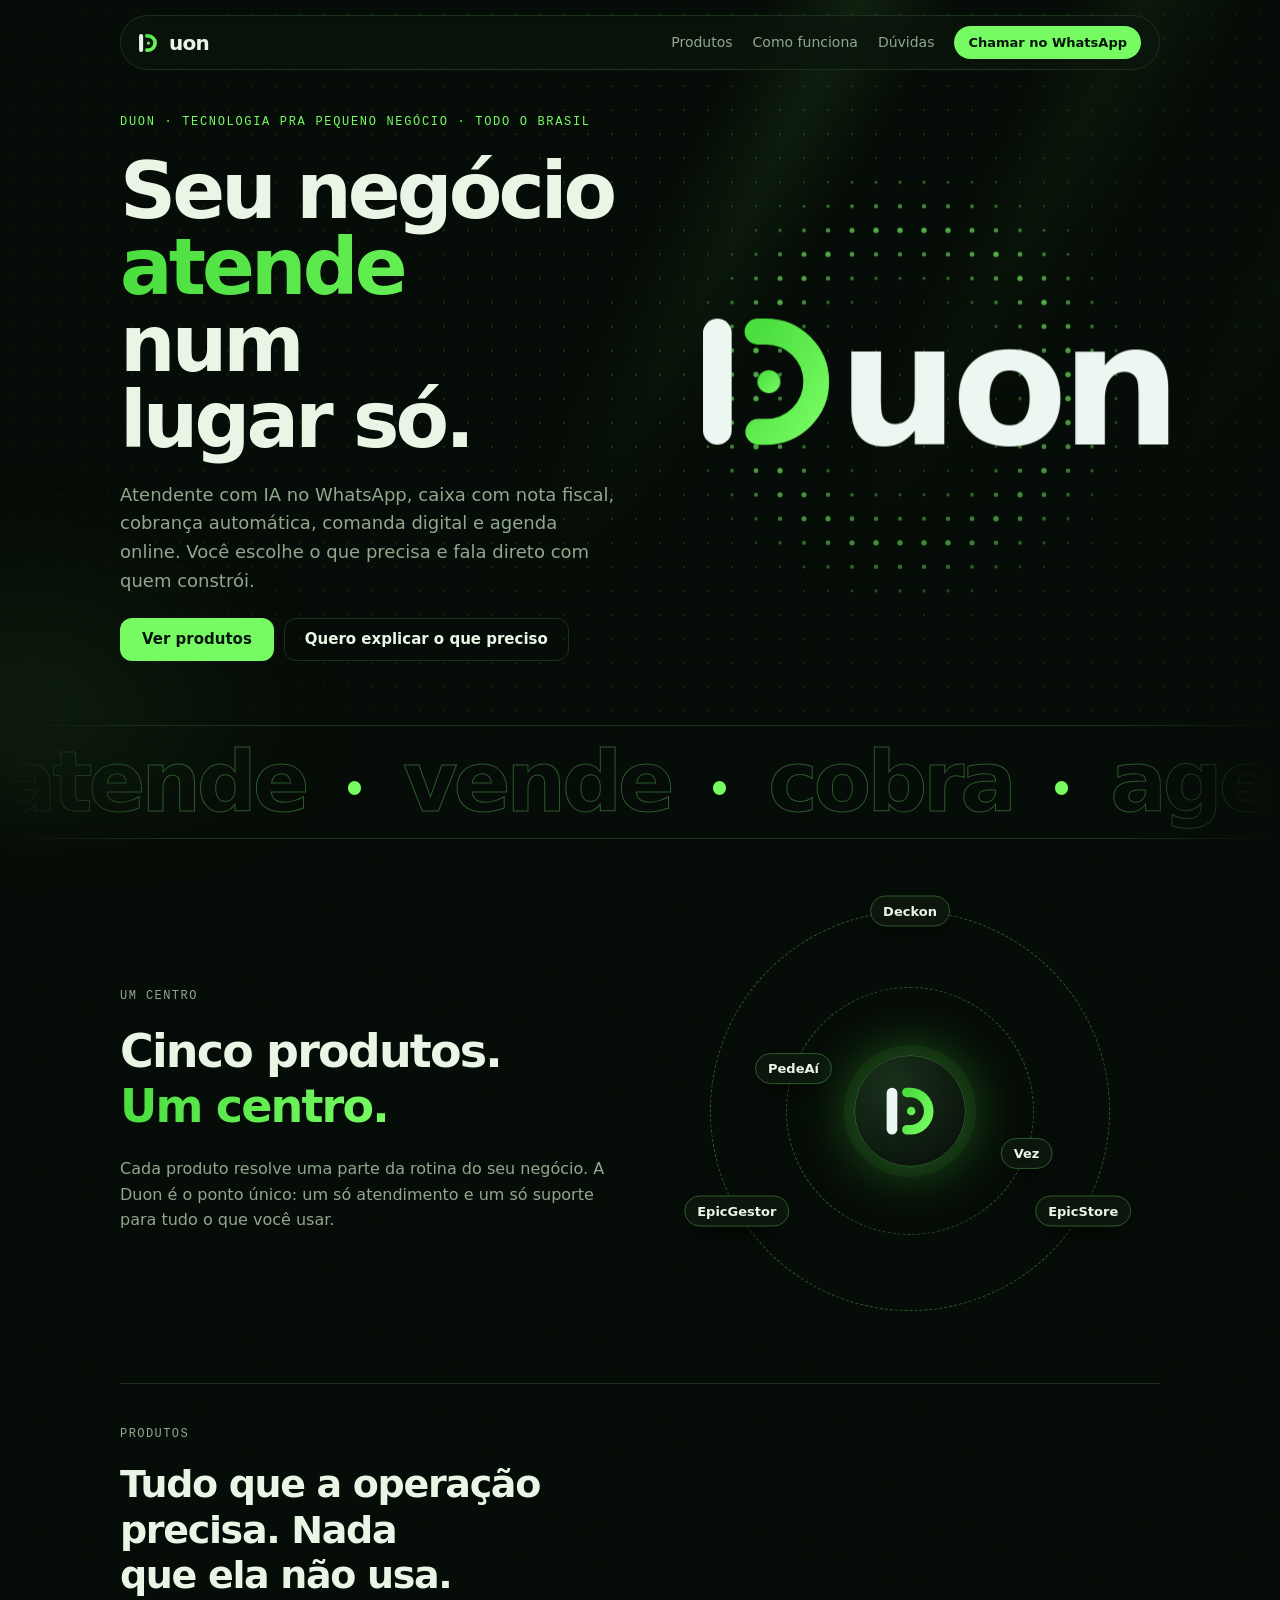
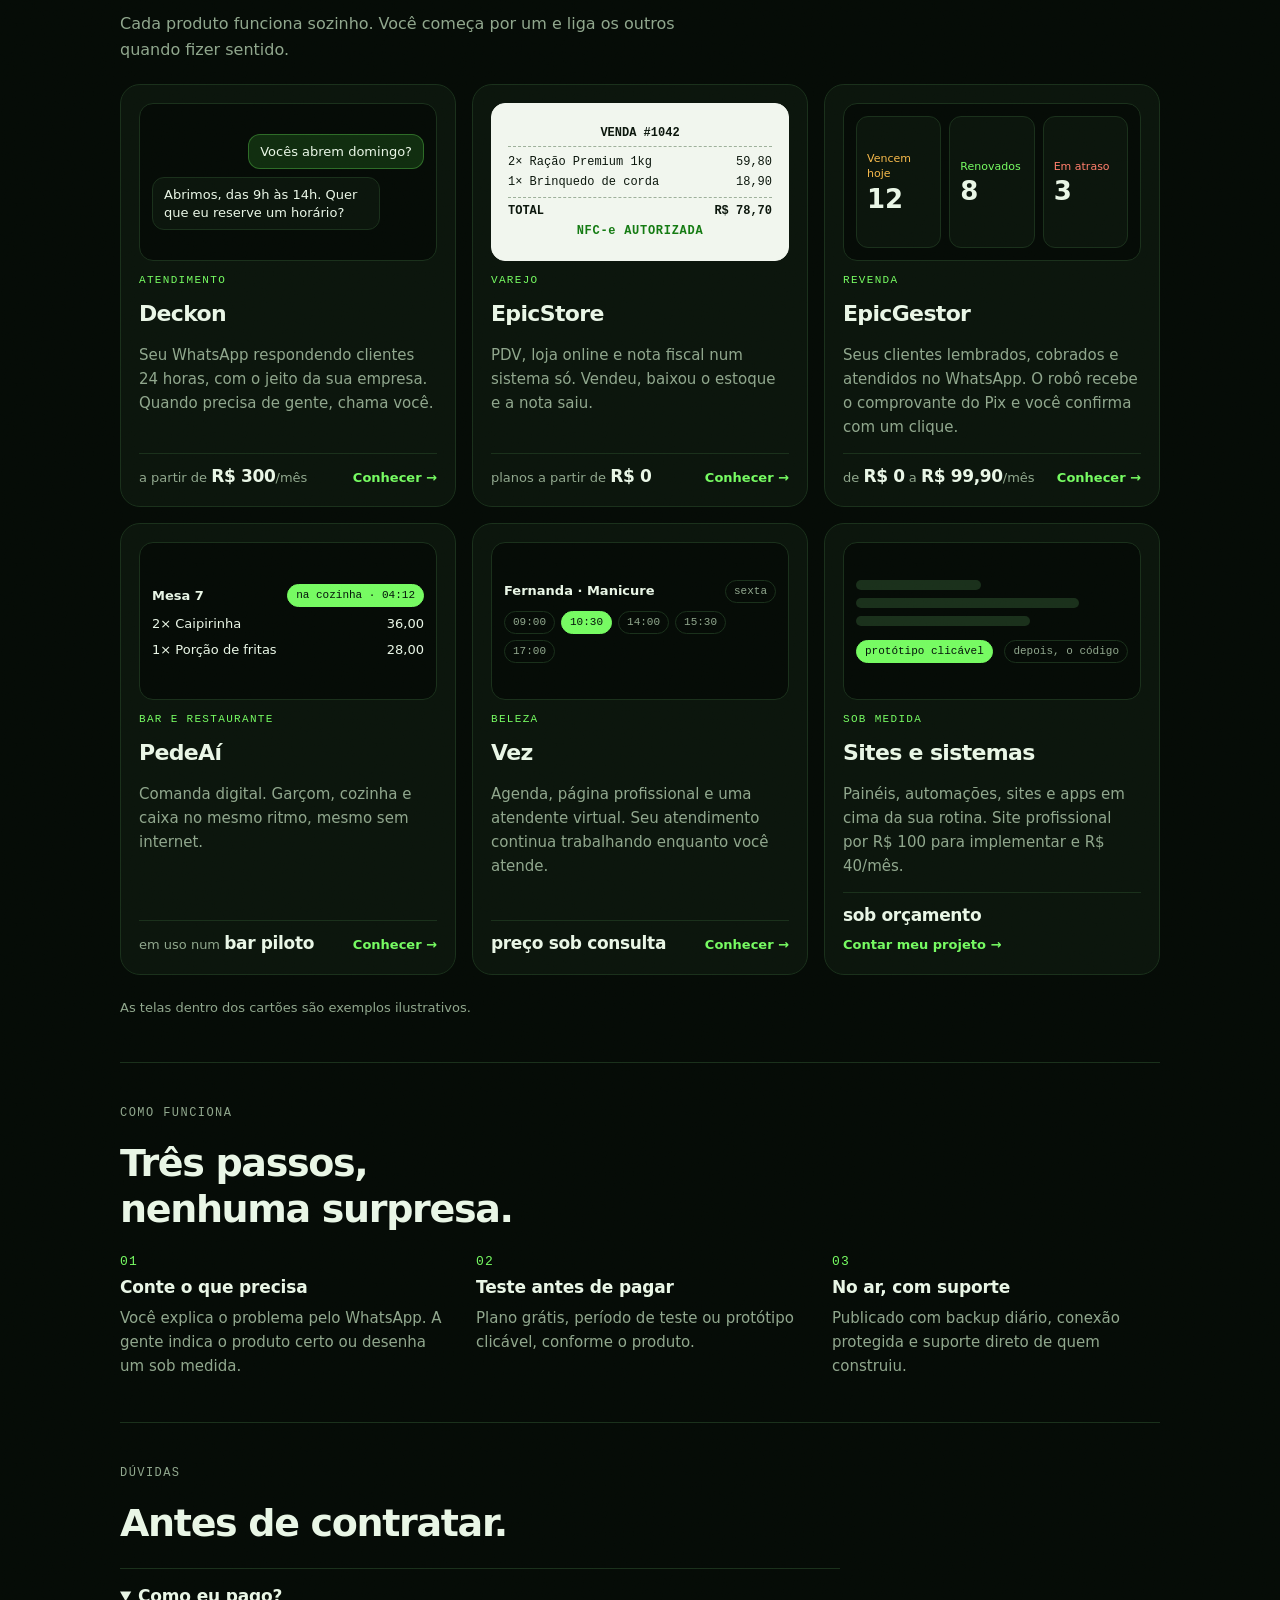
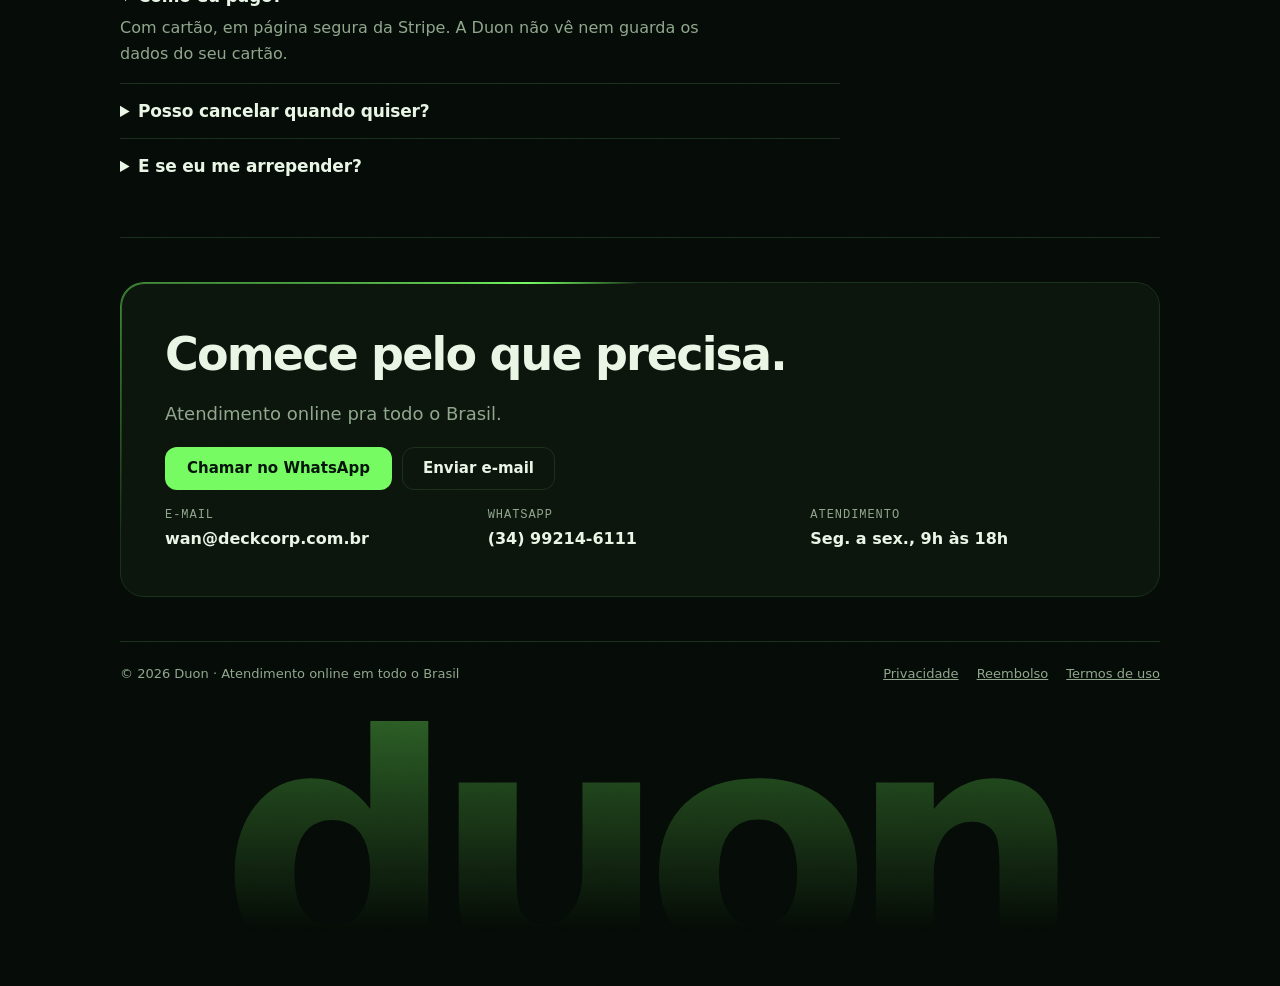
==== commit 00ff5261: "Ajusta comentário do CSS Co-Authored-By: Claude Opus 5.5 <noreply@anthropic.com>" ====
--- a/index.html
+++ b/index.html
@@ -12,8 +12,7 @@
 <meta property="og:locale" content="pt_BR">
 <link rel="icon" href="favicon.svg" type="image/svg+xml">
 <style>
-/* Layout: uma barra fixa troca entre três modelos do mesmo site de uma página.
-   Cada modelo redefine os tokens abaixo; os blocos (hero, pontos, plano, contato, rodapé) são os mesmos. */
+/* Site de uma página da Duon. Tokens de cor e fonte abaixo; os blocos (topo, órbita, produtos, passos, dúvidas, contato) usam só esses tokens. */
 :root{
   color-scheme:dark;
   --g1:#4ADE3E; --gm:#60ED50; --g2:#75FB61; --rgb1:74,222,62; --rgb2:117,251,97; --line2:#2B5A2A;            /* verde da marca (degradê do D) */
